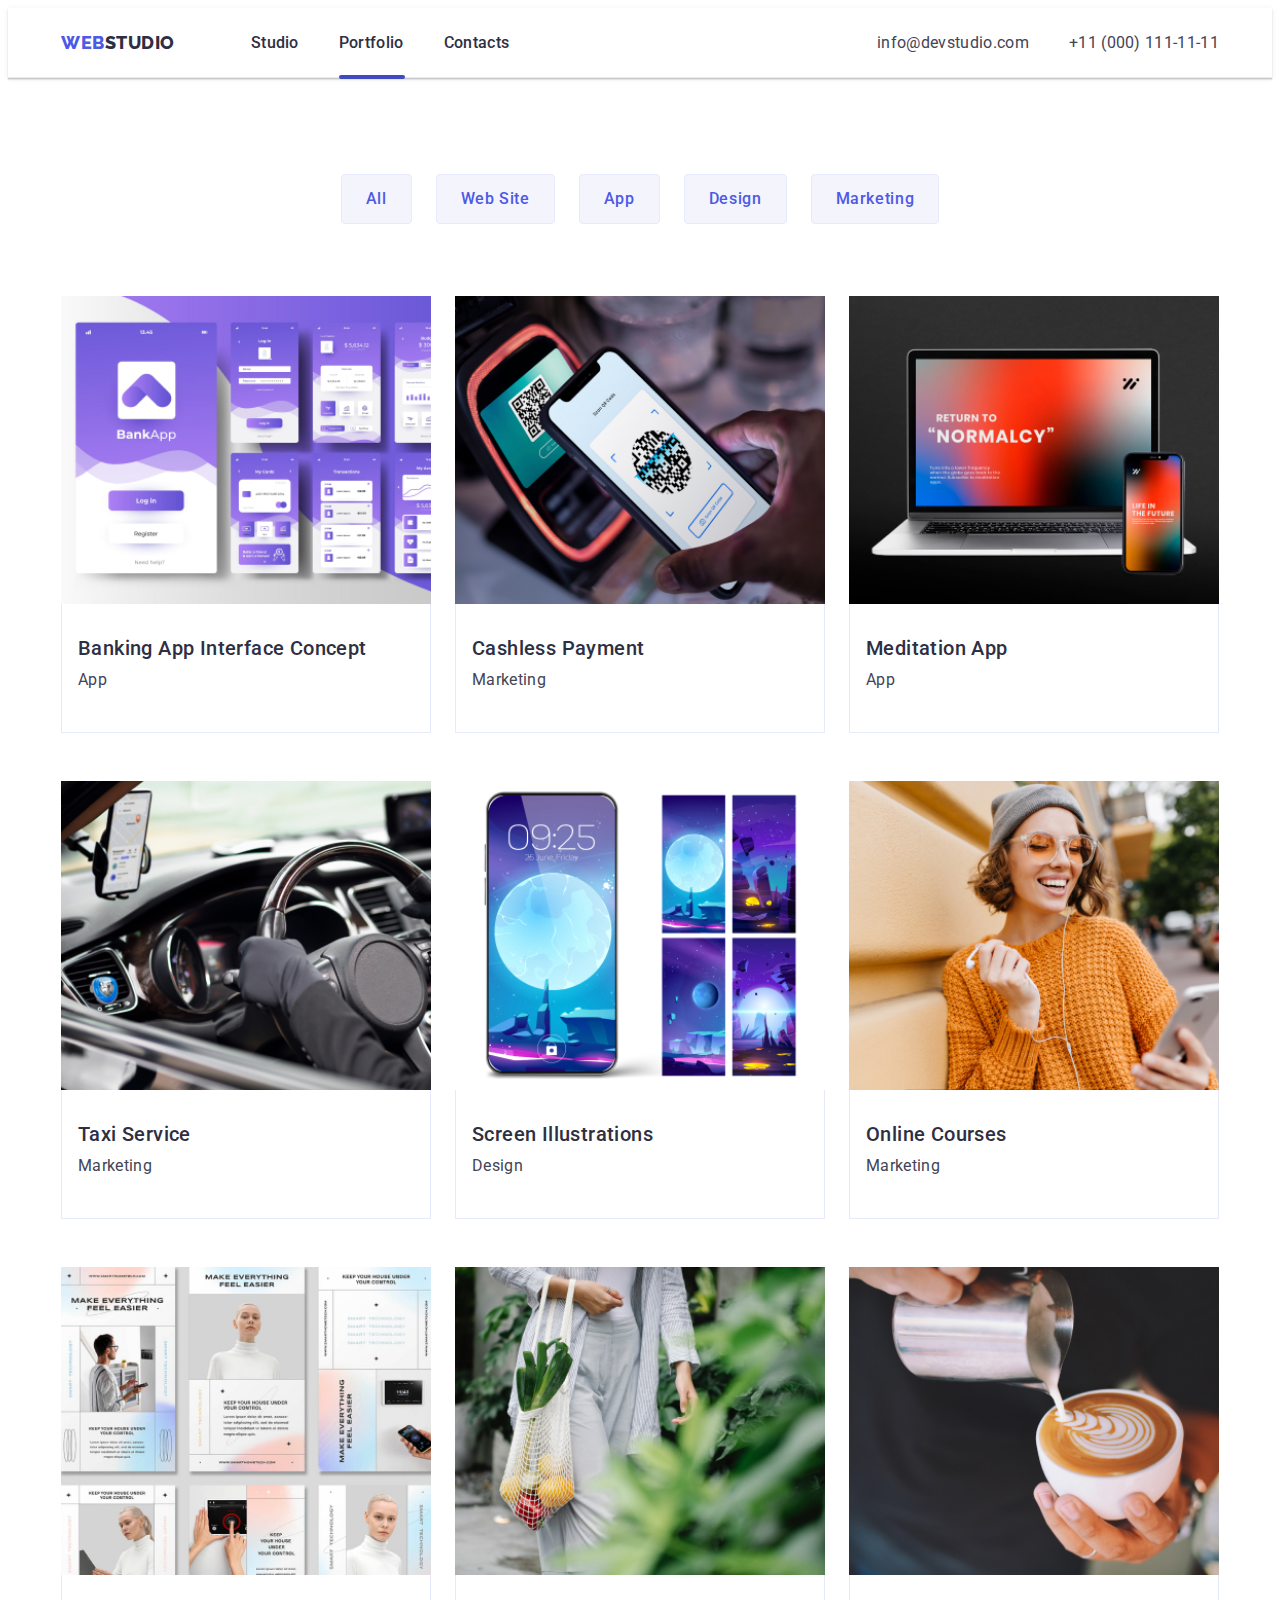
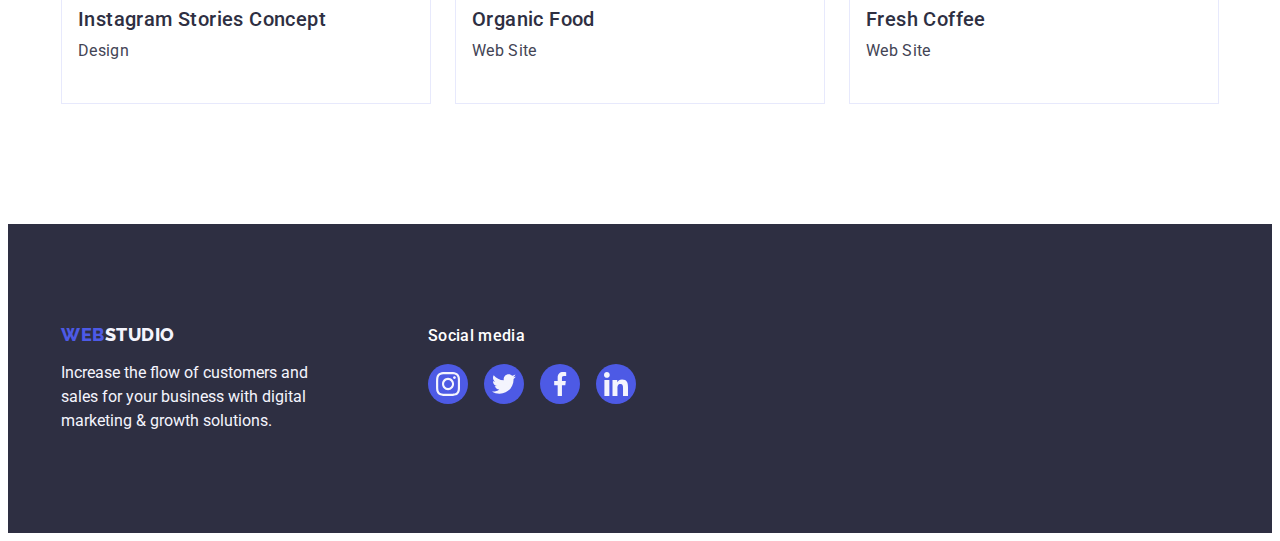
==== portfolio.html @ d507a1ce "Initial commit" ====
<!DOCTYPE html>
<html lang="en">
  <head>
    <meta charset="UTF-8" />
    <meta http-equiv="X-UA-Compatible" content="IE=edge" />
    <meta name="viewport" content="width=device-width, initial-scale=1.0" />
    <title>Portfolio</title>
    <link
      rel="stylesheet"
      href="https://cdnjs.cloudflare.com/ajax/libs/modern-normalize/1.1.0/modern-normalize.min.css"
      integrity="sha512-wpPYUAdjBVSE4KJnH1VR1HeZfpl1ub8YT/NKx4PuQ5NmX2tKuGu6U/JRp5y+Y8XG2tV+wKQpNHVUX03MfMFn9Q=="
      crossorigin="anonymous"
      referrerpolicy="no-referrer"
    />

    <!--шрифти  -->
    <link rel="preconnect" href="https://fonts.googleapis.com" />
    <link rel="preconnect" href="https://fonts.gstatic.com" crossorigin />
    <link
      href="https://fonts.googleapis.com/css2?family=Raleway:wght@800&family=Roboto:wght@400;500;700;900&display=swap"
      rel="stylesheet"
    />

    <link rel="preconnect" href="https://fonts.googleapis.com" />
    <link rel="preconnect" href="https://fonts.gstatic.com" crossorigin />
    <link
      href="https://fonts.googleapis.com/css2?family=Raleway:wght@800&display=swap"
      rel="stylesheet"
    />

    <link rel="stylesheet" href="./css/styles.css" />
  </head>

  <body>
     <header class="header-main">
      <div class="container header-page">
        <!-- navigation -->
        <nav class="navigation">
          <a href="./index.html" class="item link logo"
            >Web<span class="logo-black">Studio</span></a
          >

          <ul class="site-links list">
            <li class="item">
              <a href="./index.html" class="link nav-link">Studio</a>
            </li>
            <li class="item item-portfolio">
              <a href="./portfolio.html" class="link nav-link">Portfolio</a>
            </li>
            <li class="item"><a href="" class="link nav-link">Contacts</a></li>
          </ul>
        </nav>

        <!-- contacts  -->
        <address class="address contacts">
          <ul class="list-contacts list">
            <li class="item">
              <a href="mailto:info@devstudio.com" class="link contact-link"
                >info@devstudio.com</a
              >
            </li>
            <li class="item">
              <a href="tel:+110001111111" class="link contact-link"
                >+11 (000) 111-11-11</a
              >
            </li>
          </ul>
        </address>
      </div>
    </header>

    <!-- unique content --->
    <main>
      <section class="section portfolio">
        <div class="container">
          <h1 class="hidden-title">Portfolio</h1>
          <!-- filter btn active -->
          <ul class="list list-filter">
            <li><button type="button" class="button-portfolio">All</button></li>
            <li>
              <button type="button" class="button-portfolio">Web Site</button>
            </li>
            <li><button type="button" class="button-portfolio">App</button></li>
            <li>
              <button type="button" class="button-portfolio">Design</button>
            </li>
            <li>
              <button type="button" class="button-portfolio">Marketing</button>
            </li>
          </ul>

          <!-- projects -->
          <ul class="list list-projects">
            <li class="project">
              <a href="" class="link link-app">

                <!-- ---синій оверлей---- -->
                <div class="product-image">
                  <img src="./images/img-8.jpg"
                    alt="Banking App Interface Concept App"
                    class="images-width"/>
                            
                  <div class="owerlay">
                    <p>14 Stylish and User-Friendly App Design Concepts ·
                       Task Manager App · Calorie Tracker App · 
                       Exotic Fruit Ecommerce App · 
                       Cloud Storage App</p>
                  </div>
                </div>
                <!-- --------- -->

                <div class="project-text">
                  <h2 class="images-name">Banking App Interface Concept</h2>
                  <p class="images-description">App</p>
                </div>
              </a>
            </li>
            <li class="project">
              <a href="" class="link link-app">

                 <!-- ---синій оверлей---- -->
                <div class="product-image">
                <img src="./images/img-7.jpg"
                   alt="Mobile phone scans the code"
                   class="images-width" />

                   <div class="owerlay">
                    <p>14 Stylish and User-Friendly App Design Concepts ·
                       Task Manager App · Calorie Tracker App · 
                       Exotic Fruit Ecommerce App · 
                       Cloud Storage App</p>
                  </div>
                </div>
                <!-- --------- -->
                
                <div class="project-text">
                  <h2 class="images-name">Cashless Payment</h2>
                  <p class="images-description">Marketing</p>
                </div></a>
            </li>
            <li class="project">
              <a href="" class="link link-app">

                 <!-- ---синій оверлей---- -->
                <div class="product-image">
                <img
                  src="./images/img-6.jpg"
                  alt="Computer and phone"
                  class="images-width"/>

                  <div class="owerlay">
                    <p>14 Stylish and User-Friendly App Design Concepts ·
                       Task Manager App · Calorie Tracker App · 
                       Exotic Fruit Ecommerce App · 
                       Cloud Storage App</p>
                  </div>
                </div>
                <!-- --------- -->

                <div class="project-text">
                  <h2 class="images-name">Meditation App</h2>
                  <p class="images-description">App</p>
                </div></a
              >
            </li>
            <li class="project">
              <a href="" class="link link-app">

                 <!-- ---синій оверлей---- -->
                <div class="product-image">
                <img
                  src="./images/img-5.jpg"
                  alt="Someone is sitting behind the wheel and a mobile phone with 
                  a Google map near the steering wheel"
                  class="images-width"/>

                  <div class="owerlay">
                    <p>14 Stylish and User-Friendly App Design Concepts ·
                       Task Manager App · Calorie Tracker App · 
                       Exotic Fruit Ecommerce App · 
                       Cloud Storage App</p>
                  </div>
                </div>
                <!-- --------- -->

                <div class="project-text">
                  <h2 class="images-name">Taxi Service</h2>
                  <p class="images-description">Marketing</p>
                </div></a
              >
            </li>
            <li class="project">
              <a href="" class="link link-app">

                 <!-- ---синій оверлей---- -->
                <div class="product-image">
                <img
                  src="./images/img-4.jpg"
                  alt="Phone presentation"
                  class="images-width"/>

                  <div class="owerlay">
                    <p>14 Stylish and User-Friendly App Design Concepts ·
                       Task Manager App · Calorie Tracker App · 
                       Exotic Fruit Ecommerce App · 
                       Cloud Storage App</p>
                  </div>
                </div>
                <!-- --------- -->

                <div class="project-text">
                  <h2 class="images-name">Screen Illustrations</h2>
                  <p class="images-description">Design</p>
                </div></a
              >
            </li>
            <li class="project">
              <a href="" class="link link-app">

                 <!-- ---синій оверлей---- -->
                <div class="product-image">
                <img
                  src="./images/img-3.jpg"
                  alt="Girl talking on the phone"
                  class="images-width"/>

                  <div class="owerlay">
                    <p>14 Stylish and User-Friendly App Design Concepts ·
                       Task Manager App · Calorie Tracker App · 
                       Exotic Fruit Ecommerce App · 
                       Cloud Storage App</p>
                  </div>
                </div>
                <!-- --------- -->

                <div class="project-text">
                  <h2 class="images-name">Online Courses</h2>
                  <p class="images-description">Marketing</p>
                </div></a
              >
            </li>
            <li class="project">
              <a href="" class="link link-app">

                 <!-- ---синій оверлей---- -->
                <div class="product-image">
                <img
                  src="./images/img-2.jpg"
                  alt="Instagram Stories Concept Design"
                  class="images-width"/>

                  <div class="owerlay">
                    <p>14 Stylish and User-Friendly App Design Concepts ·
                       Task Manager App · Calorie Tracker App · 
                       Exotic Fruit Ecommerce App · 
                       Cloud Storage App</p>
                  </div>
                </div>
                <!-- --------- -->

                <div class="project-text">
                  <h2 class="images-name">Instagram Stories Concept</h2>
                  <p class="images-description">Design</p>
                </div></a
              >
            </li>
            <li class="project">
              <a href="" class="link link-app">

                 <!-- ---синій оверлей---- -->
                <div class="product-image">
                <img
                  src="./images/img-1.jpg"
                  alt="The girl is walking with groceries in her hands"
                  class="images-width"/>

                  <div class="owerlay">
                    <p>14 Stylish and User-Friendly App Design Concepts ·
                       Task Manager App · Calorie Tracker App · 
                       Exotic Fruit Ecommerce App · 
                       Cloud Storage App</p>
                  </div>
                </div>
                <!-- --------- -->

                <div class="project-text">
                  <h2 class="images-name">Organic Food</h2>
                  <p class="images-description">Web Site</p>
                </div></a
              >
            </li>
            <li class="project">
              <a href="" class="link link-app">

                 <!-- ---синій оверлей---- -->
                <div class="product-image">
                <img
                  src="./images/img.jpg"
                  alt="Someone pours fresh coffee"
                  class="images-width"/>

                  <div class="owerlay">
                    <p>14 Stylish and User-Friendly App Design Concepts ·
                       Task Manager App · Calorie Tracker App · 
                       Exotic Fruit Ecommerce App · 
                       Cloud Storage App</p>
                  </div>
                </div>
                <!-- --------- -->

                <div class="project-text">
                  <h2 class="images-name">Fresh Coffee</h2>
                  <p class="images-description">Web Site</p>
                </div></a
              >
            </li>
          </ul>
        </div>
      </section>
    </main>

    <!-- подвал -->
    <footer class="section-footer">
      <div class="container container-footer">
      <div class="container-logo">
        <!-- logo -->
        <a href="./index.html" class="link logo footer-logo"
          >Web<span class="logo-white">Studio</span></a
        >
        
        <!-- клич -->
        
        <p class="footer-text">
          Increase the flow of customers and <br />
          sales for your business with digital<br />
          marketing & growth solutions.
        </p>
        
      </div>
                  
      <div class="container-networks">
        <p class="social-media">Social media</p>
        <ul class="footlist-networks">
          <li class="list item-network">
            <a href="" class="link href-network">
            <svg class="icon-network" width="24" height="24" >
               <use  href="./images/icon.svg#icon-instagram"></use>
            </svg></a></li>
          <li class="list item-network">
            <a href="" class="link href-network">
            <svg  class="icon-network" width="24" height="24" >
               <use href="./images/icon.svg#icon-twitter"></use>
            </svg></a></li>
          <li class="list item-network">
            <a href="" class="link href-network">
            <svg class="icon-network"  width="24" height="24" >
              <use href="./images/icon.svg#icon-facebook"></use>
            </svg></a></li>
          <li class="list item-network">
             <a href="" class="link href-network">
            <svg  class="icon-network" width="24" height="24">
               <use href="./images/icon.svg#icon-linkedin"></use>
           </svg></a></li>
        </ul>             
    </div>
         
       
      </div>
    </footer>
  </body>
</html>
---- css/styles.css ----
/* основной цвет фона #FFFFFF */
/* вторичный цвет фона #E7E9FC */
/* акцент #4D5AE5 */
/* второй акцент #404BBF; */
/* вторичный цвет текста #2E2F42 */
/* цвет основного текста #434455 */
/* цвет текста3 #F4F4FD*/
/* цвет иконок и бордера #8E8F99 */
/* вторичный цвет иконок #31D0AA*/
/* первичный цвет иконки  #afb1b8; */
/* цвет модального окна background: #FCFCFC; */

:root{
    --primary-white-color: #ffffff;
    --accent-color: #4D5AE5;
    --accent-second-color: #404BBF;
    --second-text-color: #2E2F42;
    --primary-text-color: #434455;
    --btn-background-color: #E7E9FC;
    --third-text-color: #F4F4FD;
    --icon-color: #8E8F99;
    --secondary-icon-color: #31D0AA;
    --first-color-icon: #afb1b8;
    --color-modal: #FCFCFC;
}

body{
    background-color: var(--primary-white-color);
    color: var(--primary-text-color);
    font-family: Roboto, sans-serif;
    font-weight: 400;
    font-style: normal;
}

.list {
    list-style: none;
}

h1, h2, h3, h4, h5, h6, p, ul{
    margin: 0;
    padding: 0;
}

.section{
    /* outline: 1px solid tomato; */
    /* max-width: 1440px; */
    margin-left: auto;
    margin-right: auto;
    padding-bottom: 120px;
}

.container{
    max-width: 1158px;
    padding-left: 15px;
    padding-right: 15px;
    margin-left: auto;
    margin-right: auto;
    /* outline: 1px solid rgb(27, 133, 34); */
}

/*------------- button index--------------*/
.button-index {
    min-width: 169px;
    height: 56px;
    border: none;
    cursor: pointer;
    background-color: var(--accent-color);
    font-family: "Roboto", sans-serif;
    font-weight: 500;
    font-size: 16px;
    line-height: 1.5;
    letter-spacing: 0.04em;
    color: var(--primary-white-color);

    display:block;
    margin: 0 auto;
    padding: 16px 32px;
    border-radius: 4px;
    cursor: pointer;

    transition: background-color 250ms cubic-bezier(0.4, 0, 0.2, 1);
        
}

.button-index:hover,
.button-index:focus{
    background-color: var(--accent-second-color);     
}


.portfolio{
    padding-top: 96px;
}
/* ----------buttons portfolio-------- */
.button-portfolio{
    font-family: "Roboto", sans-serif;
    font-weight: 500;
    font-size: 16px;
    line-height: 1.5;
    letter-spacing: 0.04em;
    color: var(--accent-color);
    background-color: var(--third-text-color);
    border: 1px solid #E7E9FC;
    border-radius: 4px;
    padding: 12px 24px;
    cursor: pointer;

    transition: background-color 250ms cubic-bezier(0.4, 0, 0.2, 1),
                color 250ms cubic-bezier(0.4, 0, 0.2, 1),
                border-color 250ms cubic-bezier(0.4, 0, 0.2, 1);

}

.button-portfolio:hover,
.button-portfolio:focus{
    color: var(--primary-white-color);
    background: var(--accent-second-color);
    border-color: transparent;
    box-shadow: 0px 3px 1px rgba(0, 0, 0, 0.1),
        0px 2px 1px rgba(0, 0, 0, 0.08),
        0px 2px 2px rgba(0, 0, 0, 0.12);
    
}

.list-filter{
    display: flex;
    gap: 24px;
    justify-content: center;
    margin-bottom: 72px;
}


.list-projects {
    display: flex;
    flex-wrap: wrap;
    column-gap: 24px;
    row-gap: 48px;
}

/*-------------- navigation------------*/
.link{
    text-decoration: none;
}

.nav-link{
    color: var(--second-text-color);
    Font-style: Medium;
    font-weight: 500;
    font-size: 16px;
    line-height: 1.5;
    letter-spacing: 0.02em;

    transition: color 250ms cubic-bezier(0.4, 0, 0.2, 1);
    
}

.nav-link:hover,
.nav-link:focus{
    color: var(--accent-second-color);
}

.header-main{
    border-bottom: 1px solid var(--btn-background-color);
    box-shadow:0px 2px 1px rgba(46, 47, 66, 0.08),
        0px 1px 1px rgba(46, 47, 66, 0.16),
        0px 1px 6px rgba(46, 47, 66, 0.08);
}

.header-page{
    display: flex;
    align-items: center; 
    justify-content: space-between;
}

.navigation{
    display: flex;
    align-items: center;
    justify-content: center;
    margin-right: auto;
}

.site-links{

    display: flex;
    align-items: center;
    justify-content: center;
    gap: 40px;
}

/*--------- подчеркивание в шапке навигации-------- */
.item-studio{
    position: relative;
}

.item-studio::after{
    content: "";

    position: absolute;
    left: 0;
    top: 44px;
    
    width: 48px;
    height: 4px;
    border-radius: 2px;
    background-color: var(--accent-second-color);
}

.item-portfolio {
    position: relative;
}

.item-portfolio::after {
    content: "";

    position: absolute;
    left: 0;
    top: 44px;
    
    width: 66px;
    height: 4px;
    border-radius: 2px;
    background-color: var(--accent-second-color);
}
/* -------------------------- */

.item.logo{
    padding-top: 24px;
    padding-bottom: 24px;

}


.nav-link{

    padding-top: 24px;
    padding-bottom: 24px;
}




/* ----------------logo----------------- */
.logo{
    color: var(--accent-color);
    font-weight: 800;
    font-size: 18px;
    line-height: 1.17;
    font-family: "Raleway", sans-serif;
    letter-spacing: 0.03em;
    text-transform: uppercase;
    margin-right: 76px;;

}

.footer-logo {
    display: inline-block;
    margin: 0;
    margin-bottom: 16px;
}

.project{

    width: calc((100% - 48px)/3); 
}

.logo-black{
    color: var(--second-text-color);
    
}

.logo-white {
    color: var(--third-text-color);
    /* background-color: var(--second-text-color); */
}

/* -----------------contacts------------ */
.contacts{
    font-style: normal;
    
}

.contact-link{
    color: var(--primary-text-color);
    font-weight: 400;
    font-size: 16px;
    line-height: 1.5;
    letter-spacing: 0.02em;
    padding: 24px 0;

    transition: color 250ms cubic-bezier(0.4, 0, 0.2, 1);
}

.contact-link:hover,
.contact-link:focus{
    color: var(--accent-second-color);
    
}

.address{
    display: flex;
}

 .list-contacts{
    display: flex;
    gap: 40px;
}

/*------------------- hero----------------- */
.section-hero{
    background-color: var(--second-text-color);
    box-shadow:0px 2px 1px rgba(46, 47, 66, 0.08),
        0px 1px 1px rgba(46, 47, 66, 0.16),
        0px 1px 6px rgba(46, 47, 66, 0.08);
    /* max-width: 1440px; */

    background-image: linear-gradient(rgba(46, 47, 66, 0.7),
     rgba(46, 47, 66, 0.7)), url(../images/people-office.jpg);

    display: flex;    
    justify-content: center;
    padding: 188px 0;
    margin-left: auto;
    margin-right: auto;
    max-width: 1440px;
    max-height: 600px;
    background-repeat: no-repeat;
    background-size: cover;
    background-position: center;
}

.title-hero{
    max-width: 496px;
    font-weight: 700;
    font-size: 56px;
    line-height: 1.07;
    text-align: center;
    letter-spacing: 0.02em;
    color: var(--primary-white-color);

    margin-bottom: 48px;
}

/*------ модальне вікно---- */

.backdrop{
    position: fixed;

    height: 100%;
    width:100%;
    top: 0;
    left: 0;
     background-color:rgba(0, 0, 0, 0.5);

    opacity: 1;
    transition: opacity 250ms cubic-bezier(0.4, 0, 0.2, 1);
}

.backdrop.is-hidden .modal {
    transform: translate(-50%, -50%) scale(1.1);
}

.backdrop.is-hidden {
    opacity: 0;
    pointer-events: none;
}

 .modal{
    position: absolute;

    width: 408px;
    min-height: 576px;
    padding: 24px;
    left: 50%;
    top: 50%;
    background-color:  var(--color-modal);
    box-shadow: 0px 1px 1px rgba(0, 0, 0, 0.14), 0px 1px 3px rgba(0, 0, 0, 0.12), 0px 2px 1px rgba(0, 0, 0, 0.2);
    border-radius: 4px;

    transform: translate(-50%, -50%);
    transition: transform 250ms cubic-bezier(0.4, 0, 0.2, 1); 

}

.button-modal-close{
    display: block;
    margin-left: auto;
    

    border-radius: 50%;
    background-color: var(--btn-background-color);
    border: 1px solid rgba(0, 0, 0, 0.1);

    transition: background-color 250ms cubic-bezier(0.4, 0, 0.2, 1),
                fill 250ms cubic-bezier(0.4, 0, 0.2, 1);
}

.button-modal-close:hover,
.button-modal-close:focus{
    fill: var(--primary-white-color);
    background-color: var(--accent-second-color);
}

.icon-modal{
   
    justify-content: center;
    align-items: center;
    width: 8px;
    height: 8px;
}



/*--------------------- qualities---------------- */
.hidden-title{   
    position: absolute;
    width: 1px;
    height: 1px;
    margin: -1px;
    border: 0;
    padding: 0;
    white-space: nowrap;
    clip-path: inset(100%);
    clip: rect(0 0 0 0);
    overflow: hidden;
}


.qualities-title{
    margin-bottom: 8px;
    color: var(--second-text-color);
    font-weight: 500;
    font-size: 20px;
    line-height: 1.2;
    letter-spacing: 0.02em;

}

.quality{
    width: calc((100% - 72px) / 4);  
    
}

.quality-icon{
    padding:  24px 102px;
    display:  flex;
    background-color: var(--third-text-color);
    align-items: center;
    justify-content: center;
    margin-bottom: 8px;
    height: 112px;
    border-radius: 4px;
}

.qualities-text{
    font-size: 16px;
    line-height: 1.5;
    letter-spacing: 0.02em;
}

.container-qualities{
    display: flex;
    align-items: center; /*для вирівнювання іконки по вертикалі*/
    justify-content: center; /*для вирівнювання іконки по горизонталі*/
    height: 112px;
    border-radius: 4px;
}

.list-qualities{
    display: flex; 
    justify-content: center;
    gap: 24px;
}

.section-qualities{
    padding: 120px 0;
}

/* ----what wre we doing ------projects------- */

.title-work{  
    font-weight: 700;
    font-size: 36px;
    line-height: 1.11;
    text-align: center;
    letter-spacing: 0.02em;
    text-transform: capitalize;
    color: var(--second-text-color);
    text-align: center;

    margin-bottom: 72px;
}


.section .images-name{
    font-weight: 500;
    font-size: 20px;
    line-height: 1.2;
    letter-spacing: 0.02em;
    color: var(--second-text-color);    

    margin-bottom: 8px;
}

.images-width{
    display: block;
    width: 100%;
   
}

.section .images-description{
    font-size: 16px;
    line-height: 1.5;
    letter-spacing: 0.02em;
    color: var(--primary-text-color);
    margin-bottom: 8px;
}


.list-work {
    display: flex;
     justify-content: space-between;
    gap: 24px;
}
.work{
    width: calc((100% - 48px) / 3);
}
.list-work img{
    display: block;
}

.link-app{   
    display: block;
    transition: opacity 250ms cubic-bezier(0.4, 0, 0.2, 1);
}

.link-app:hover,
.link-app:focus{
    box-shadow: 0px 1px 6px rgba(46, 47, 66, 0.08),
        0px 1px 1px rgba(46, 47, 66, 0.16),
        0px 2px 1px rgba(46, 47, 66, 0.08);
        
}

/*------------ portfolio projects------- */

.product-image{
 position: relative;
 width: 100%;
 overflow: hidden;
}

.owerlay{
    position: absolute;
    left: 0px;
    top: 0px;
    width: 100%;
    height: 100%;
    background-color: var(--accent-color);
    mix-blend-mode: normal;

    opacity: 0;
    transform: translateY(100%);
    transition: transform 250ms cubic-bezier(0.4, 0, 0.2, 1),
                opacity 250ms cubic-bezier(0.4, 0, 0.2, 1);
}

.project:hover .owerlay {
    transform: translateY(0);
    opacity: 0.9;
}

.owerlay > p{
    padding-top: 40px;
    padding-left: 32px;
    padding-right: 40px;
    font-family: 'Roboto';
    font-weight: 400;
    font-size: 16px;
    line-height: 1.5;
    letter-spacing: 0.02em;
    color: var(--third-text-color);
}



.project-text {
    /* outline: 1px solid violet; */
    padding: 32px 16px;
    border-bottom: 1px solid #E7E9FC;
    border-left: 1px solid #E7E9FC;
    border-right: 1px solid #E7E9FC;
}

/* ----------team------------- */
.section-team{
    background-color: var(--third-text-color);
    padding: 120px 0;
}

.team-container {
    /* padding: 32px 0; */
    text-align: center;
    border-radius: 0px 0px 4px 4px;
}

.title-team {
    font-weight: 700;
    font-size: 36px;
    line-height: 1.11;
    text-align: center;
    letter-spacing: 0.02em;
    text-transform: capitalize;
    color: var(--second-text-color);
    text-align: center;
    margin-bottom: 72px;
}

.list-team {
    display: flex;
    justify-content: center;
    gap: 24px;
}

.member{
    width: calc((100% - 72px) / 4);
    background-color: var(--primary-white-color);
    box-shadow: 0px 1px 6px rgba(46, 47, 66, 0.08), 0px 1px 1px rgba(46, 47, 66, 0.16), 0px 2px 1px rgba(46, 47, 66, 0.08);
    border-radius: 0px 0px 4px 4px;
}

.member-container{
    padding: 32px 16px;
    
}

.list-networks{
    display: flex;
    justify-content: space-between;
    gap:24px;   
}

.icon-network-team{
    fill: var(--third-text-color);
}

.team-network{
    width:40px;
    height: 40px;
    cursor: pointer;
   
}

.href-teamnetwork{
    width: 100%;
    height: 100%;
    background-color: var(--accent-color);
    border-radius: 50%;
    display: flex;
    align-items: center;
    justify-content: center;

    transition: background-color 250ms cubic-bezier(0.4, 0, 0.2, 1);
}
.href-teamnetwork:hover,
.href-teamnetwork:focus{
    background-color: var(--accent-second-color);
    

}
.icon-network-team:hover,
.icon-network-team:focus{
    fill: var(--third-text-color);
    transition: opacity 250ms cubic-bezier(0.4, 0, 0.2, 1);
}

/*--------------- customers------------ */

.section-customers{
    /* padding: 0;
    padding: 125px 0px 115px 0px; */
    padding-top: 120px;
    padding-bottom: 120px;
}

.title-customers {
    font-weight: 700;
    font-size: 36px;
    line-height: 1.1;
    text-align: center;
    letter-spacing: 0.02em;
    text-transform: capitalize;
    color: var(--second-text-color);
    text-align: center;
    margin-bottom: 72px;
}

.list-customers{
    display: flex;
    justify-content: space-between;
    gap: 24px;
    
}

.customer{
   
    width: calc((100% - 120px) / 6);
    height: 88px;
    
}

.href-customer{
    display: flex;
    align-items: center;
    color: var(--first-color-icon);
    justify-content: center;
    border: 1px solid var(--icon-color);
    fill: var(--icon-color);
    border-radius: 4px;
    width: 100%;
    height: 100%;

    transition: border-color 250ms cubic-bezier(0.4, 0, 0.2, 1),
                color 250ms cubic-bezier(0.4, 0, 0.2, 1);;
}

.href-customer:hover,
.href-customer:focus{
    border-color: var(--accent-second-color);
    color: var(--accent-second-color);
    
}

.icon-customer{
    fill: currentColor;
}
/* -------------footer---------------- */
.section-footer{
    background-color: var(--second-text-color);

    padding-top: 100px;        
    padding-bottom: 100px;
    margin-left: auto;
    margin-right: auto;
}

.container-footer {
    display: flex;
    align-items: baseline;
    gap: 120px;
}

.container-logo {
    /* display: flex; */
}

.footer-text{
    font-size: 16px;
    line-height: 1.5;
    color: var(--third-text-color);
}




.container-networks{
    
    
}

.footlist-networks {
    display: flex;
    justify-content: space-between;
    gap: 16px;

}

.item-network{
    width: 40px;
    height: 40px;
}
.social-media{
    margin-bottom: 16px;
    font-family: 'Roboto';
    font-style: normal;
    font-weight: 500;
    font-size: 16px;
    line-height: 1.5;
    letter-spacing: 0.02em;
    color: var(--primary-white-color);
    
}

.href-network{
    width: 100%;
    height: 100%;
    background-color: var(--accent-color);
    border-radius: 50%;
    display: flex;
    align-items: center;
    justify-content: center;

    transition: background-color 250ms cubic-bezier(0.4, 0, 0.2, 1);
}

.href-network:hover,
.href-network:focus{
    background-color: var(--secondary-icon-color);
    

}

.icon-network{
    fill: var(--third-text-color);
}
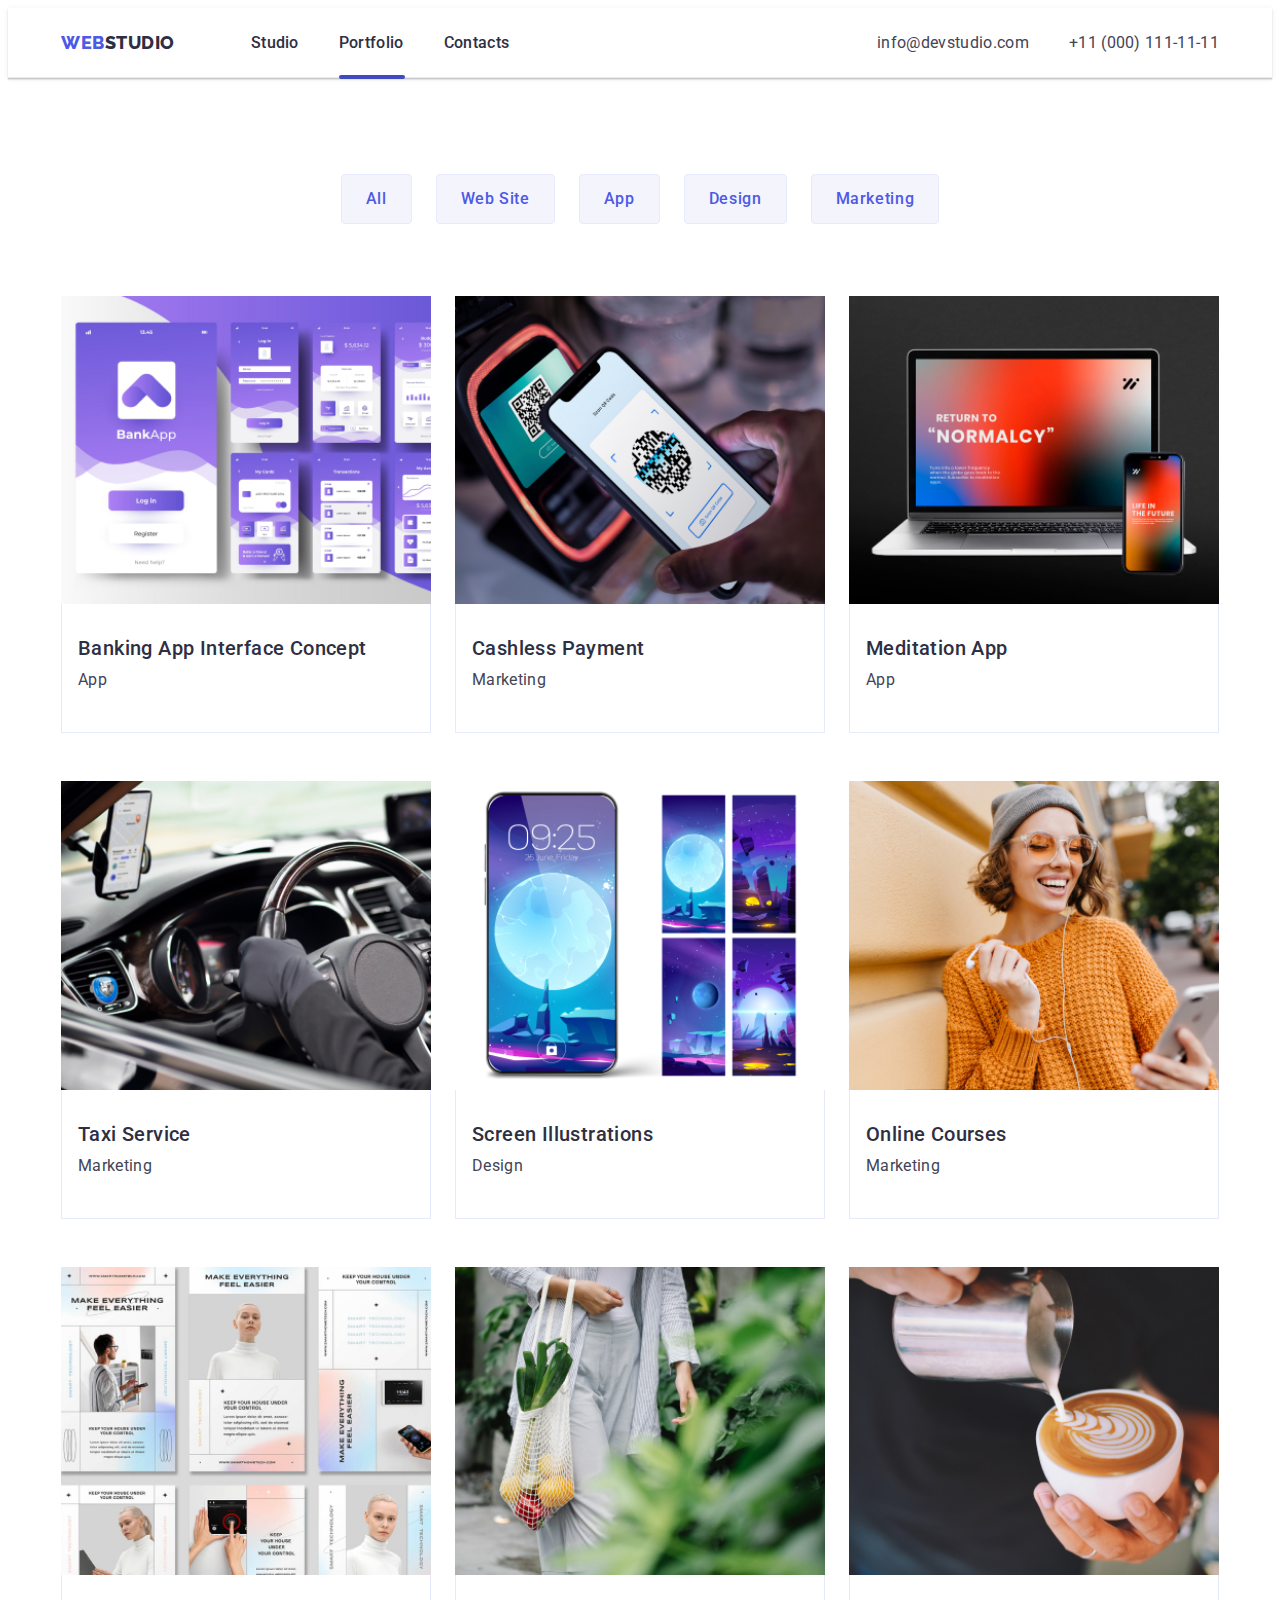
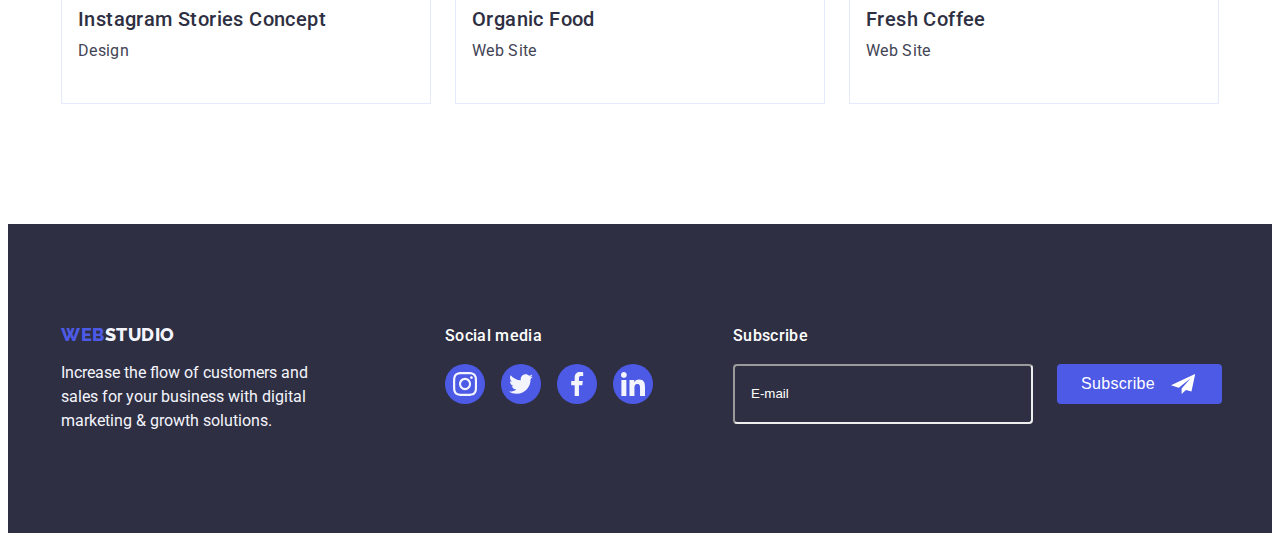
==== commit 7f7ff16c: "hw 6" ====
--- a/portfolio.html
+++ b/portfolio.html
@@ -322,50 +322,139 @@
     <!-- подвал -->
     <footer class="section-footer">
       <div class="container container-footer">
-      <div class="container-logo">
-        <!-- logo -->
-        <a href="./index.html" class="link logo footer-logo"
-          >Web<span class="logo-white">Studio</span></a
-        >
-        
-        <!-- клич -->
-        
-        <p class="footer-text">
-          Increase the flow of customers and <br />
-          sales for your business with digital<br />
-          marketing & growth solutions.
-        </p>
-        
-      </div>
-                  
-      <div class="container-networks">
-        <p class="social-media">Social media</p>
-        <ul class="footlist-networks">
-          <li class="list item-network">
-            <a href="" class="link href-network">
-            <svg class="icon-network" width="24" height="24" >
-               <use  href="./images/icon.svg#icon-instagram"></use>
-            </svg></a></li>
-          <li class="list item-network">
-            <a href="" class="link href-network">
-            <svg  class="icon-network" width="24" height="24" >
-               <use href="./images/icon.svg#icon-twitter"></use>
-            </svg></a></li>
-          <li class="list item-network">
-            <a href="" class="link href-network">
-            <svg class="icon-network"  width="24" height="24" >
-              <use href="./images/icon.svg#icon-facebook"></use>
-            </svg></a></li>
-          <li class="list item-network">
-             <a href="" class="link href-network">
-            <svg  class="icon-network" width="24" height="24">
-               <use href="./images/icon.svg#icon-linkedin"></use>
-           </svg></a></li>
-        </ul>             
-    </div>
-         
-       
+        <div class="container-logo">
+          <!-- logo -->
+          <a href="./index.html" class="link logo footer-logo"
+            >Web<span class="logo-white">Studio</span></a
+          >
+
+          <!-- клич -->
+
+          <p class="footer-text">
+            Increase the flow of customers and <br />
+            sales for your business with digital<br />
+            marketing & growth solutions.
+          </p>
+        </div>
+
+        <div class="container-networks">
+          <p class="social-media">Social media</p>
+          <ul class="footlist-networks">
+            <li class="list item-network">
+              <a href="" class="link href-network">
+                <svg class="icon-network" width="24" height="24">
+                  <use href="./images/icon.svg#icon-instagram"></use></svg></a>
+            </li>
+            <li class="list item-network">
+              <a href="" class="link href-network">
+                <svg class="icon-network" width="24" height="24">
+                  <use href="./images/icon.svg#icon-twitter"></use></svg></a>
+            </li>
+            <li class="list item-network">
+              <a href="" class="link href-network">
+                <svg class="icon-network" width="24" height="24">
+                  <use href="./images/icon.svg#icon-facebook"></use></svg></a>
+            </li>
+            <li class="list item-network">
+              <a href="" class="link href-network">
+                <svg class="icon-network" width="24" height="24">
+                  <use href="./images/icon.svg#icon-linkedin"></use></svg></a>
+            </li>
+          </ul>
+        </div>
+
+        <!-- subscribe -->
+
+        <form action="form-subscribe">
+          <label class="text-subscribe label" for="subscribe">Subscribe</label>
+
+          <div class="subscribe">
+            <input 
+              class="input-subscribe"
+              type="email"
+              name="email"
+              id="subscribe"
+              placeholder="E-mail"
+            />
+            <button class="button-subscribe" type="submit">
+              <p class="text-subscribe">Subscribe</p>
+              <svg class="icon-network icon-subscribe" width="24" height="24">
+                <use href="./images/icon.svg#icon-send"></use>
+              </svg>
+            </button>
+          </div>
+        </form>
       </div>
     </footer>
+
+    <!-- модальне вікно на кнопку Order Service  -->
+    <div class="backdrop is-hidden" data-modal>
+      <div class="modal">
+        <button data-modal-close class="button-modal-close">
+          <svg class="icon-modal" width="24" height="24">
+            <use href="./images/icon.svg#icon-close-black"></use>
+          </svg>
+        </button>
+
+        <!-- форма модального вікна -->
+        <p class="title-modal">Leave your contacts and we will call you back</p>
+
+        <form action="">
+          <!-- для ввода інформації -->
+          <label class="block-label">
+            <span class="text-label"> Name</span>
+            <div class="input-cont">
+              <input class="modal-input" type="text" name="name" />
+              <svg class="icon-form" width="18" height="24">
+                <use href="./images/icon.svg#icon-person-black"></use>
+              </svg>
+            </div>
+          </label>
+
+          <label class="block-label">
+            <span class="text-label"> Phone</span>
+            <div class="input-cont">
+              <input class="modal-input" type="tel" name="phone" />
+              <svg class="icon-form" width="18" height="24">
+                <use href="./images/icon.svg#icon-phone-black"></use>
+              </svg>
+            </div>
+          </label>
+
+          <label class="block-label">
+            <span class="text-label"> Email</span>
+            <div class="input-cont">
+              <input class="modal-input" type="email" name="email" />
+              <svg class="icon-form" width="18" height="24">
+                <use href="./images/icon.svg#icon-email-black"></use>
+              </svg>
+            </div>
+          </label>
+
+          <!-- для коментарів -->
+          <label class="block-label">
+             <span class="text-label">Comment</span>
+            <textarea class="textarea-form" name="comment" rows="5" placeholder="Text input"></textarea>
+          </label>
+
+          <!--чек-бокс -->
+          <label class="check-form">
+            <input class="checkbox" type="checkbox" name="accept" value="accept">
+            <span class="icon-check">
+            </span>
+            <span class="text-policy">I accept the terms and conditions of the
+               <a href="" class="policy-href">Privacy Policy</a>
+            </span>
+          </label>
+  
+          <!-- кнопка отправить -->
+          <button class="button-index" type="submit">Send</button>
+
+        </form>
+      </div>
+    </div>
+     
+
+    <script src="./js/modal.js"></script>
   </body>
 </html>
--- a/css/styles.css
+++ b/css/styles.css
@@ -368,7 +368,7 @@
     position: absolute;
 
     width: 408px;
-    min-height: 576px;
+    min-height: 584px;
     padding: 24px;
     left: 50%;
     top: 50%;
@@ -383,8 +383,9 @@
 
 .button-modal-close{
     display: block;
+    
     margin-left: auto;
-    
+    margin-bottom: 24px;
 
     border-radius: 50%;
     background-color: var(--btn-background-color);
@@ -408,7 +409,143 @@
     height: 8px;
 }
 
-
+/* форма модального вікна */
+
+.title-modal{
+    text-align: center;
+    letter-spacing: 0.02em;
+    font-style: normal;
+    font-weight: 500;
+    font-size: 16px;
+    line-height: 1.5;
+    color: var(--second-text-color);
+
+    margin-bottom: 16px;
+}
+
+.block-label{
+    display: flex;
+    flex-direction: column;
+    margin-bottom: 8px;
+}
+
+
+.text-label{
+    margin-bottom: 4px;
+    color: var(--icon-color);
+
+    font-style: normal;
+    font-weight: 400;
+    font-size: 12px;
+    line-height: 1.2;
+    letter-spacing: 0.04em;
+}
+
+.input-cont{
+    position: relative;
+   
+}
+
+
+
+.icon-form {
+    position: absolute;
+    top: 8px;
+    left: 16px;
+}
+
+.modal-input{
+    height: 40px;
+    width: 360px;
+    padding: 11px 38px;
+    
+    
+    border: 1px solid rgba(46, 47, 66, 0.4);
+    border-radius: 4px;
+
+    transition: border 250ms cubic-bezier(0.4, 0, 0.2, 1)
+}
+
+.modal-input:focus,
+.modal-input:hover{
+    border: 1px solid var(--accent-color);
+}
+
+.modal-input:hover + .icon-form{
+    fill: var(--accent-color);
+}
+
+.textarea-form{
+    padding:  8px 16px;
+    resize: none;
+    border: 1px solid rgba(46, 47, 66, 0.4);
+    border-radius: 4px;
+
+    transition: border 250ms cubic-bezier(0.4, 0, 0.2, 1)
+}
+
+.textarea-form:focus,
+.textarea-form:hover{
+    border: 1px solid var(--accent-color);
+}
+
+.textarea-form::placeholder {
+    font-style: normal;
+    font-weight: 400;
+    font-size: 12px;
+    line-height: 14px;
+    letter-spacing: 0.04em;
+    color: rgba(46, 47, 66, 0.4);
+}
+
+/* чек-бокс модального вікна */
+
+.checkbox{ 
+    position: absolute;
+    -webkit-appearance: none;
+    -moz-animation: none;
+    appearance: none;
+   
+}
+
+.check-form{
+    display: flex;
+    align-items: center;
+    justify-content: flex-start;
+    margin-bottom: 24px;
+}
+
+.icon-check{
+    display: inline-block;
+    width: 16px;
+    height: 16px;
+    margin-right: 8px;
+    
+
+    border: 1px solid rgba(46, 47, 66, 0.4);
+    border-radius: 2px;   
+}
+
+.checkbox:checked + .icon-check {
+    background-image: url(../images/checked-blue.svg);
+    background-color: var(--accent-second-color);
+    background-size: contain;
+}
+
+.text-policy{
+    
+    font-style: normal;
+    font-weight: 400;
+    font-size: 12px;
+    line-height: 1.2;
+    letter-spacing: 0.04em;
+    color: var(--icon-color);
+      
+}
+
+.policy-href{
+    color: var(--accent-color);
+}
 
 /*--------------------- qualities---------------- */
 .hidden-title{   
@@ -745,15 +882,16 @@
 
 .container-footer {
     display: flex;
-    align-items: baseline;
-    gap: 120px;
+    align-items: flex-start;
+  
 }
 
 .container-logo {
-    /* display: flex; */
+    margin-right: 120px;
 }
 
 .footer-text{
+    width: 264px;
     font-size: 16px;
     line-height: 1.5;
     color: var(--third-text-color);
@@ -763,7 +901,7 @@
 
 
 .container-networks{
-    
+    margin-right: 80px;
     
 }
 
@@ -811,4 +949,64 @@
 
 .icon-network{
     fill: var(--third-text-color);
+}
+
+/* subscribe */
+
+.text-subscribe {
+    font-style: normal;
+    font-weight: 500;
+    font-size: 16px;
+    line-height: 1.5;
+    letter-spacing: 0.02em;
+    color: var(--primary-white-color);
+}
+
+.label {
+    display: block;
+    margin-bottom: 16px;
+}
+
+.subscribe {
+    display: flex;
+    justify-content: flex-end;
+
+}
+
+.input-subscribe {
+    margin-right: 24px;
+    padding: 8px 16px;
+    width: 264px;
+    height: 40px;
+
+    border-radius: 4px;
+    border-color: 1px solid var(--primary-white-color);
+    background-color: transparent;
+   
+   color: var(--primary-white-color);
+}
+
+.input-subscribe::placeholder{
+    color: var(--primary-white-color);
+}
+
+
+.button-subscribe {
+    display: flex;
+    align-items: center;
+    width: 165px;
+    height: 40px;
+    border-radius: 4px;
+    padding: 8px 24px;
+    gap: 16px;
+
+    border: none;
+    background-color: var(--accent-color);
+    
+    transition: background-color 250ms cubic-bezier(0.4, 0, 0.2, 1);
+}
+
+.button-subscribe:focus,
+.button-subscribe:hover {
+    background-color: var(--accent-second-color);
 }